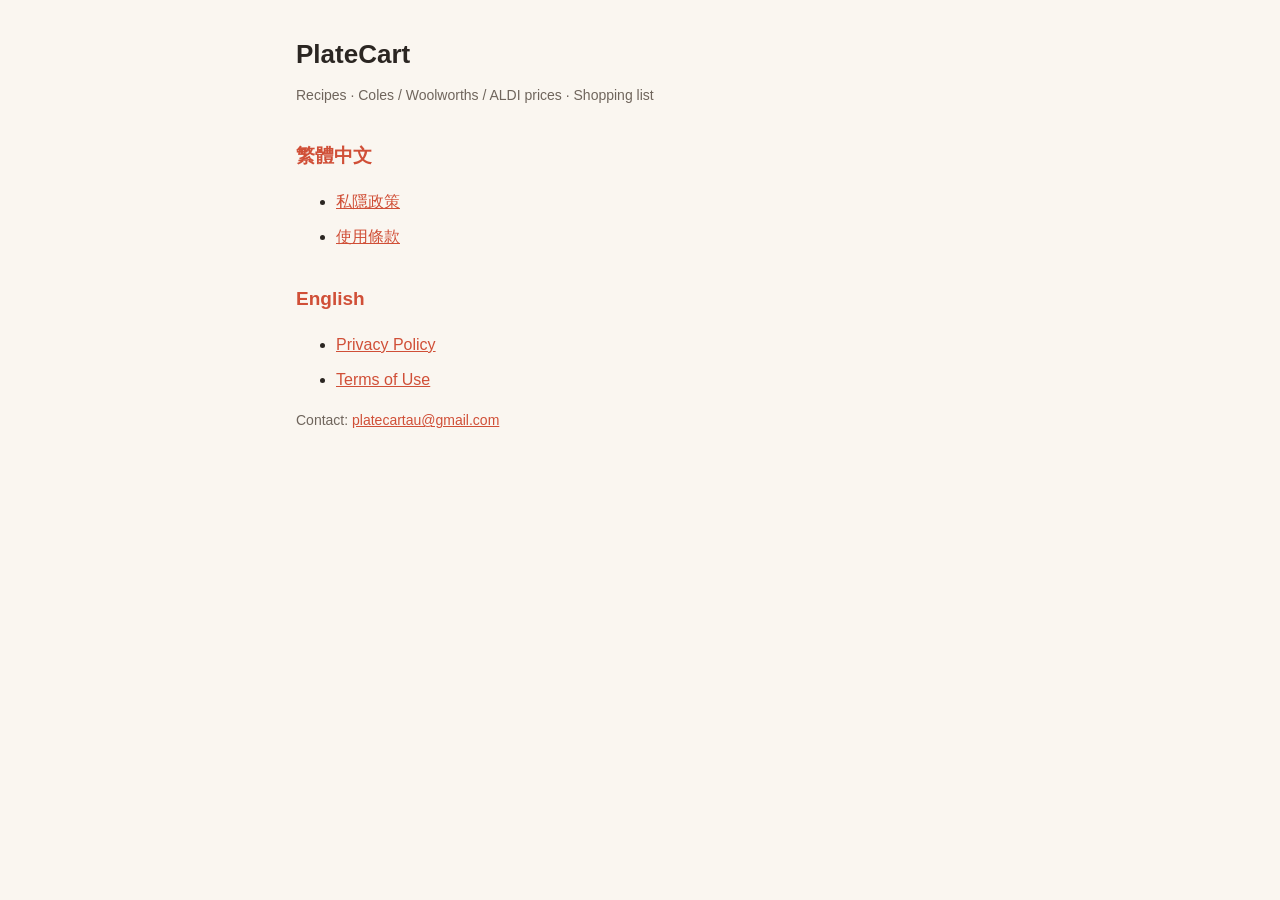
==== index.html @ 0647e8e9 "Add files via upload" ====
<!doctype html>
<html lang="zh-Hant">
<head>
<meta charset="utf-8">
<meta name="viewport" content="width=device-width, initial-scale=1">
<title>PlateCart</title>
<link rel="stylesheet" href="style.css">
</head>
<body>
<main>
<h1>PlateCart</h1>
<p class="meta">Recipes · Coles / Woolworths / ALDI prices · Shopping list</p>
<h2>繁體中文</h2>
<ul><li><a href="privacy-zh.html">私隱政策</a></li><li><a href="terms-zh.html">使用條款</a></li></ul>
<h2>English</h2>
<ul><li><a href="privacy-en.html">Privacy Policy</a></li><li><a href="terms-en.html">Terms of Use</a></li></ul>
<p class="meta">Contact: <a href="mailto:platecartau@gmail.com">platecartau@gmail.com</a></p>
</main>
</body>
</html>
---- style.css ----
:root { --bg: #faf6f0; --fg: #2b2622; --sub: #6f655c; --accent: #d04f37; --line: #e6ddd1; }
@media (prefers-color-scheme: dark) {
  :root { --bg: #1d1a17; --fg: #f1ebe3; --sub: #b3a89d; --line: #3a342e; }
}
* { box-sizing: border-box; }
body { margin: 0; background: var(--bg); color: var(--fg); font: 16px/1.7 -apple-system, "Segoe UI", "Noto Sans TC", "PingFang TC", sans-serif; }
main { max-width: 720px; margin: 0 auto; padding: 24px 16px 64px; }
h1 { font-size: 26px; margin: 8px 0 4px; }
h2 { font-size: 19px; margin: 32px 0 8px; color: var(--accent); }
p, li { margin: 8px 0; }
.meta, .note { color: var(--sub); font-size: 14px; }
.note { border-left: 3px solid var(--accent); padding-left: 12px; }
a { color: var(--accent); }
nav { display: flex; gap: 16px; flex-wrap: wrap; font-size: 14px; padding-bottom: 12px; border-bottom: 1px solid var(--line); }
table { border-collapse: collapse; width: 100%; font-size: 14px; }
th, td { border: 1px solid var(--line); padding: 6px 8px; text-align: left; vertical-align: top; }
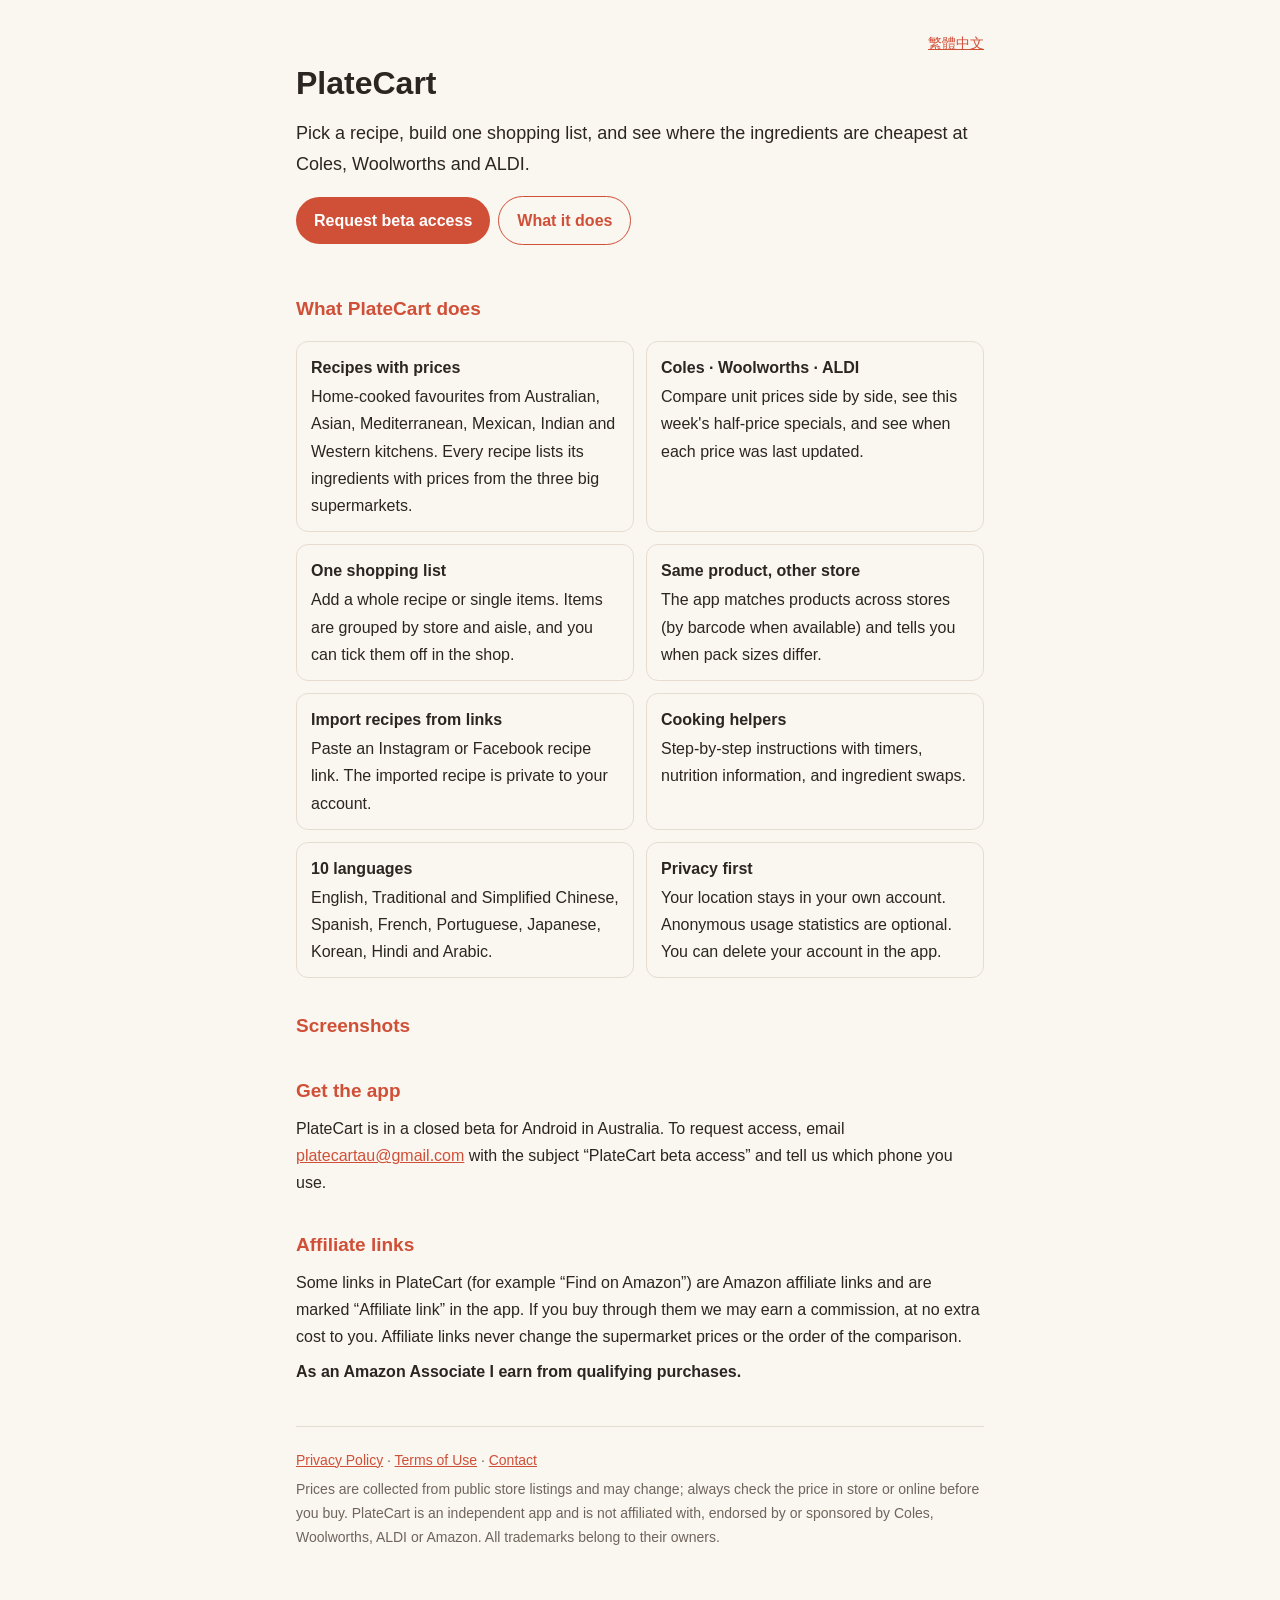
==== commit 66451ce6: "Add files via upload" ====
--- a/index.html
+++ b/index.html
@@ -1,20 +1,64 @@
 <!doctype html>
-<html lang="zh-Hant">
+<html lang="en">
 <head>
 <meta charset="utf-8">
 <meta name="viewport" content="width=device-width, initial-scale=1">
-<title>PlateCart</title>
+<title>PlateCart – recipes, grocery price comparison and shopping list for Australia</title>
+<meta name="description" content="PlateCart turns recipes into a shopping list and compares Coles, Woolworths and ALDI prices, including this week's half-price specials.">
 <link rel="stylesheet" href="style.css">
+<link rel="alternate" hreflang="zh-Hant" href="index-zh.html">
 </head>
 <body>
 <main>
+<p class="lang"><a href="index-zh.html" hreflang="zh-Hant">繁體中文</a></p>
+
+<section class="hero">
 <h1>PlateCart</h1>
-<p class="meta">Recipes · Coles / Woolworths / ALDI prices · Shopping list</p>
-<h2>繁體中文</h2>
-<ul><li><a href="privacy-zh.html">私隱政策</a></li><li><a href="terms-zh.html">使用條款</a></li></ul>
-<h2>English</h2>
-<ul><li><a href="privacy-en.html">Privacy Policy</a></li><li><a href="terms-en.html">Terms of Use</a></li></ul>
-<p class="meta">Contact: <a href="mailto:platecartau@gmail.com">platecartau@gmail.com</a></p>
+<p class="lead">Pick a recipe, build one shopping list, and see where the ingredients are cheapest at Coles, Woolworths and ALDI.</p>
+<p><a class="btn" href="#beta">Request beta access</a><a class="btn alt" href="#features">What it does</a></p>
+</section>
+
+<h2 id="features">What PlateCart does</h2>
+<ul class="features">
+<li><strong>Recipes with prices</strong>Home-cooked favourites from Australian, Asian, Mediterranean, Mexican, Indian and Western kitchens. Every recipe lists its ingredients with prices from the three big supermarkets.</li>
+<li><strong>Coles · Woolworths · ALDI</strong>Compare unit prices side by side, see this week's half-price specials, and see when each price was last updated.</li>
+<li><strong>One shopping list</strong>Add a whole recipe or single items. Items are grouped by store and aisle, and you can tick them off in the shop.</li>
+<li><strong>Same product, other store</strong>The app matches products across stores (by barcode when available) and tells you when pack sizes differ.</li>
+<li><strong>Import recipes from links</strong>Paste an Instagram or Facebook recipe link. The imported recipe is private to your account.</li>
+<li><strong>Cooking helpers</strong>Step-by-step instructions with timers, nutrition information, and ingredient swaps.</li>
+<li><strong>10 languages</strong>English, Traditional and Simplified Chinese, Spanish, French, Portuguese, Japanese, Korean, Hindi and Arabic.</li>
+<li><strong>Privacy first</strong>Your location stays in your own account. Anonymous usage statistics are optional. You can delete your account in the app.</li>
+</ul>
+
+<h2>Screenshots</h2>
+<div class="shots" id="shots">
+<figure><img src="img/home.png" alt="PlateCart home screen" loading="lazy"><figcaption>Recipes</figcaption></figure>
+<figure><img src="img/compare.png" alt="Price comparison across Coles, Woolworths and ALDI" loading="lazy"><figcaption>Compare prices</figcaption></figure>
+<figure><img src="img/list.png" alt="Shopping list grouped by store" loading="lazy"><figcaption>Shopping list</figcaption></figure>
+<figure><img src="img/specials.png" alt="This week's half-price specials" loading="lazy"><figcaption>Half-price specials</figcaption></figure>
+</div>
+
+<h2 id="beta">Get the app</h2>
+<p>PlateCart is in a closed beta for Android in Australia. To request access, email <a href="mailto:platecartau@gmail.com?subject=PlateCart%20beta%20access">platecartau@gmail.com</a> with the subject “PlateCart beta access” and tell us which phone you use.</p>
+
+<h2>Affiliate links</h2>
+<p>Some links in PlateCart (for example “Find on Amazon”) are Amazon affiliate links and are marked “Affiliate link” in the app. If you buy through them we may earn a commission, at no extra cost to you. Affiliate links never change the supermarket prices or the order of the comparison.</p>
+<p><strong>As an Amazon Associate I earn from qualifying purchases.</strong></p>
+
+<footer>
+<p><a href="privacy-en.html">Privacy Policy</a> · <a href="terms-en.html">Terms of Use</a> · <a href="mailto:platecartau@gmail.com">Contact</a></p>
+<p>Prices are collected from public store listings and may change; always check the price in store or online before you buy. PlateCart is an independent app and is not affiliated with, endorsed by or sponsored by Coles, Woolworths, ALDI or Amazon. All trademarks belong to their owners.</p>
+</footer>
 </main>
+<script>
+(function () {
+  var box = document.getElementById("shots");
+  var imgs = box.querySelectorAll("img");
+  imgs.forEach(function (img) {
+    img.addEventListener("error", function () { img.closest("figure").remove(); });
+    img.addEventListener("load", function () { box.classList.add("has"); });
+  });
+})();
+</script>
 </body>
 </html>
--- a/style.css
+++ b/style.css
@@ -14,3 +14,23 @@
 nav { display: flex; gap: 16px; flex-wrap: wrap; font-size: 14px; padding-bottom: 12px; border-bottom: 1px solid var(--line); }
 table { border-collapse: collapse; width: 100%; font-size: 14px; }
 th, td { border: 1px solid var(--line); padding: 6px 8px; text-align: left; vertical-align: top; }
+
+h3{font-size:1rem;margin:1.2em 0 .4em}
+
+/* ── 公開介紹頁 ── */
+.hero { padding: 24px 0 8px; }
+.hero h1 { font-size: 32px; }
+.hero .lead { font-size: 18px; color: var(--fg); margin: 8px 0 16px; }
+.btn { display: inline-block; background: var(--accent); color: #fff; padding: 10px 18px; border-radius: 999px; text-decoration: none; font-weight: 600; }
+.btn.alt { background: transparent; color: var(--accent); border: 1px solid var(--accent); margin-left: 8px; }
+.lang { float: right; font-size: 14px; }
+.features { list-style: none; padding: 0; display: grid; grid-template-columns: repeat(auto-fit, minmax(240px, 1fr)); gap: 12px; }
+.features li { border: 1px solid var(--line); border-radius: 12px; padding: 12px 14px; margin: 0; }
+.features strong { display: block; margin-bottom: 2px; }
+.shots { display: none; gap: 12px; overflow-x: auto; padding-bottom: 8px; }
+.shots.has { display: flex; }
+.shots figure { margin: 0; flex: 0 0 auto; }
+.shots img { height: 420px; width: auto; border-radius: 12px; border: 1px solid var(--line); display: block; }
+.shots figcaption { font-size: 13px; color: var(--sub); text-align: center; }
+footer { margin-top: 40px; padding-top: 16px; border-top: 1px solid var(--line); color: var(--sub); font-size: 14px; }
+footer p { margin: 6px 0; }
